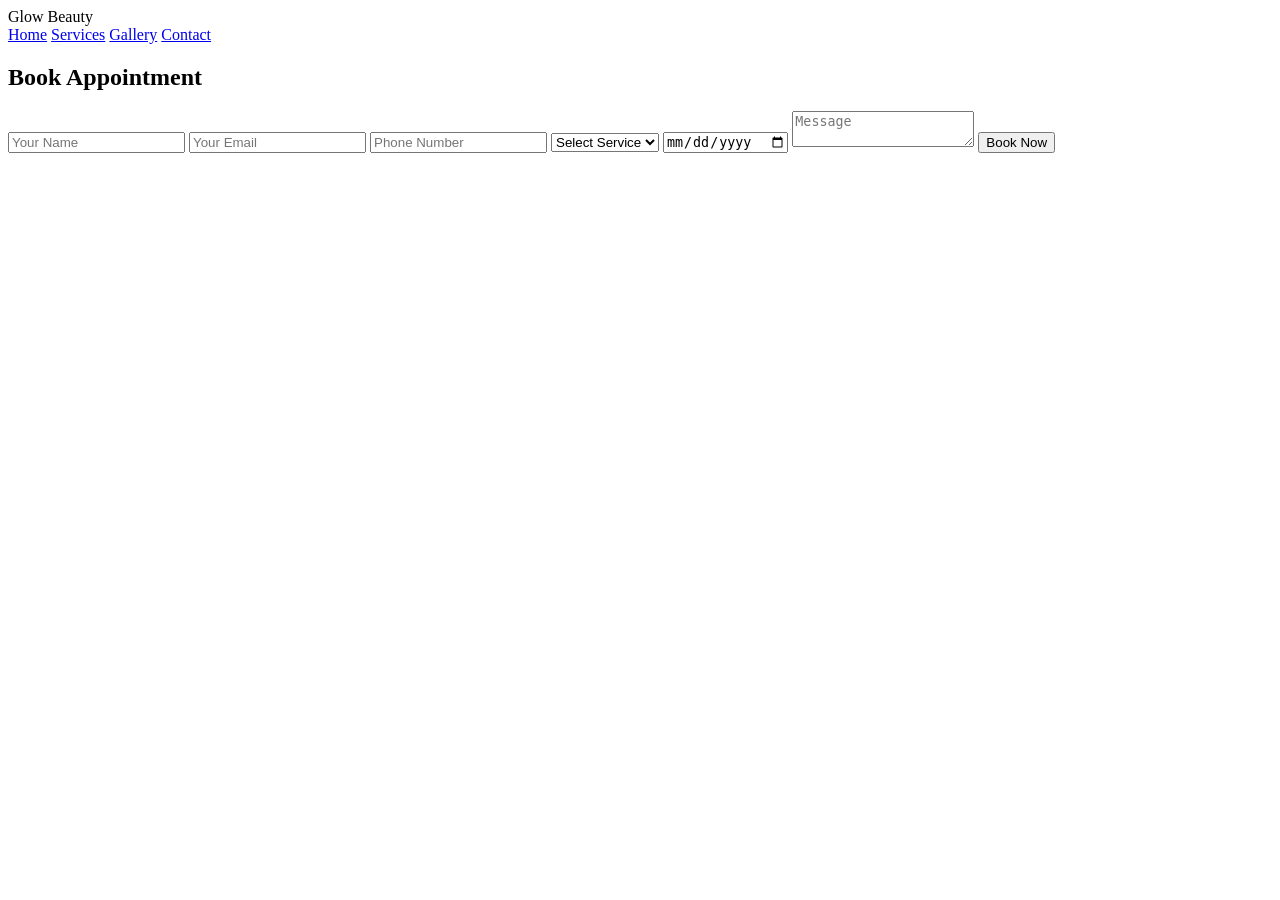
==== contact.html @ bf25265c "Enhance contact.html with navigation and booking form Added navigation and appointment booking form " ====
<!DOCTYPE html>
<html>
<head>

<title>Contact</title>

<link rel="stylesheet" href="css/style.css">

</head>

<body>

<header>

<div class="logo">Glow Beauty</div>

<nav>
<a href="index.html">Home</a>
<a href="services.html">Services</a>
<a href="gallery.html">Gallery</a>
<a href="contact.html">Contact</a>
</nav>

</header>

<section class="title">
<h1>Book Appointment</h1>
</section>

<div class="contact-container">

<form class="contact-form">

<input type="text" placeholder="Your Name" required>

<input type="email" placeholder="Your Email" required>

<input type="tel" placeholder="Phone Number">

<select>
<option>Select Service</option>
<option>Facial</option>
<option>Hair Styling</option>
<option>Bridal Makeup</option>
</select>

<input type="date">

<textarea placeholder="Message"></textarea>

<button type="submit">Book Now</button>

</form>

</div>

</body>
</html>
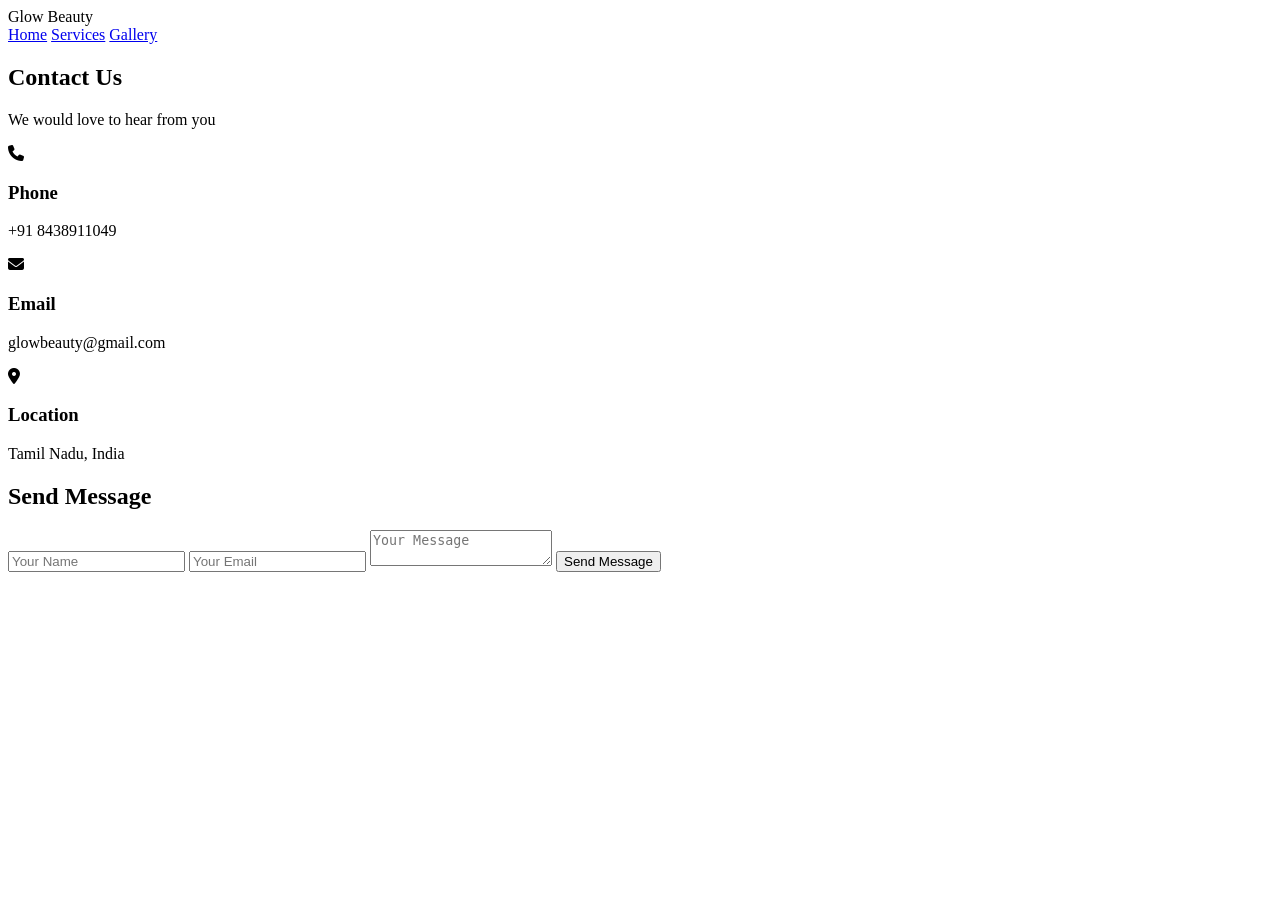
==== commit aa281da4: "Update contact.html" ====
--- a/contact.html
+++ b/contact.html
@@ -2,15 +2,18 @@
 <html>
 <head>
 
-<title>Contact</title>
+<title>Contact - Glow Beauty</title>
 
-<link rel="stylesheet" href="css/style.css">
+<link rel="stylesheet" href="contact.css">
+
+<!-- Icons -->
+<link rel="stylesheet" href="https://cdnjs.cloudflare.com/ajax/libs/font-awesome/6.5.0/css/all.min.css">
 
 </head>
 
 <body>
 
-<header>
+<header class="header">
 
 <div class="logo">Glow Beauty</div>
 
@@ -18,41 +21,67 @@
 <a href="index.html">Home</a>
 <a href="services.html">Services</a>
 <a href="gallery.html">Gallery</a>
-<a href="contact.html">Contact</a>
+
 </nav>
 
 </header>
 
-<section class="title">
-<h1>Book Appointment</h1>
-</section>
+
+<section class="contact">
+
+<h1>Contact Us</h1>
+<p class="subtitle">We would love to hear from you</p>
 
 <div class="contact-container">
 
-<form class="contact-form">
+<!-- Phone -->
+<div class="contact-card">
+<i class="fa-solid fa-phone"></i>
+<h3>Phone</h3>
+<p>+91 8438911049</p>
+</div>
 
-<input type="text" placeholder="Your Name" required>
+<!-- Email -->
+<div class="contact-card">
+<i class="fa-solid fa-envelope"></i>
+<h3>Email</h3>
+<p>glowbeauty@gmail.com</p>
+</div>
 
-<input type="email" placeholder="Your Email" required>
-
-<input type="tel" placeholder="Phone Number">
-
-<select>
-<option>Select Service</option>
-<option>Facial</option>
-<option>Hair Styling</option>
-<option>Bridal Makeup</option>
-</select>
-
-<input type="date">
-
-<textarea placeholder="Message"></textarea>
-
-<button type="submit">Book Now</button>
-
-</form>
+<!-- Location -->
+<div class="contact-card">
+<i class="fa-solid fa-location-dot"></i>
+<h3>Location</h3>
+<p>Tamil Nadu, India</p>
+</div>
 
 </div>
 
+
+<!-- Contact Form -->
+
+<div class="contact-form">
+
+<h2>Send Message</h2>
+
+<form>
+
+<input type="text" name="name" placeholder="Your Name" required>
+
+<input type="email" name="email" placeholder="Your Email" required>
+
+<textarea name="message" placeholder="Your Message"></textarea>
+
+<button type="submit">Send Message</button>
+
+</form>
+</div>
+
+
+
+</div>
+
+</section>
+
 </body>
 </html>
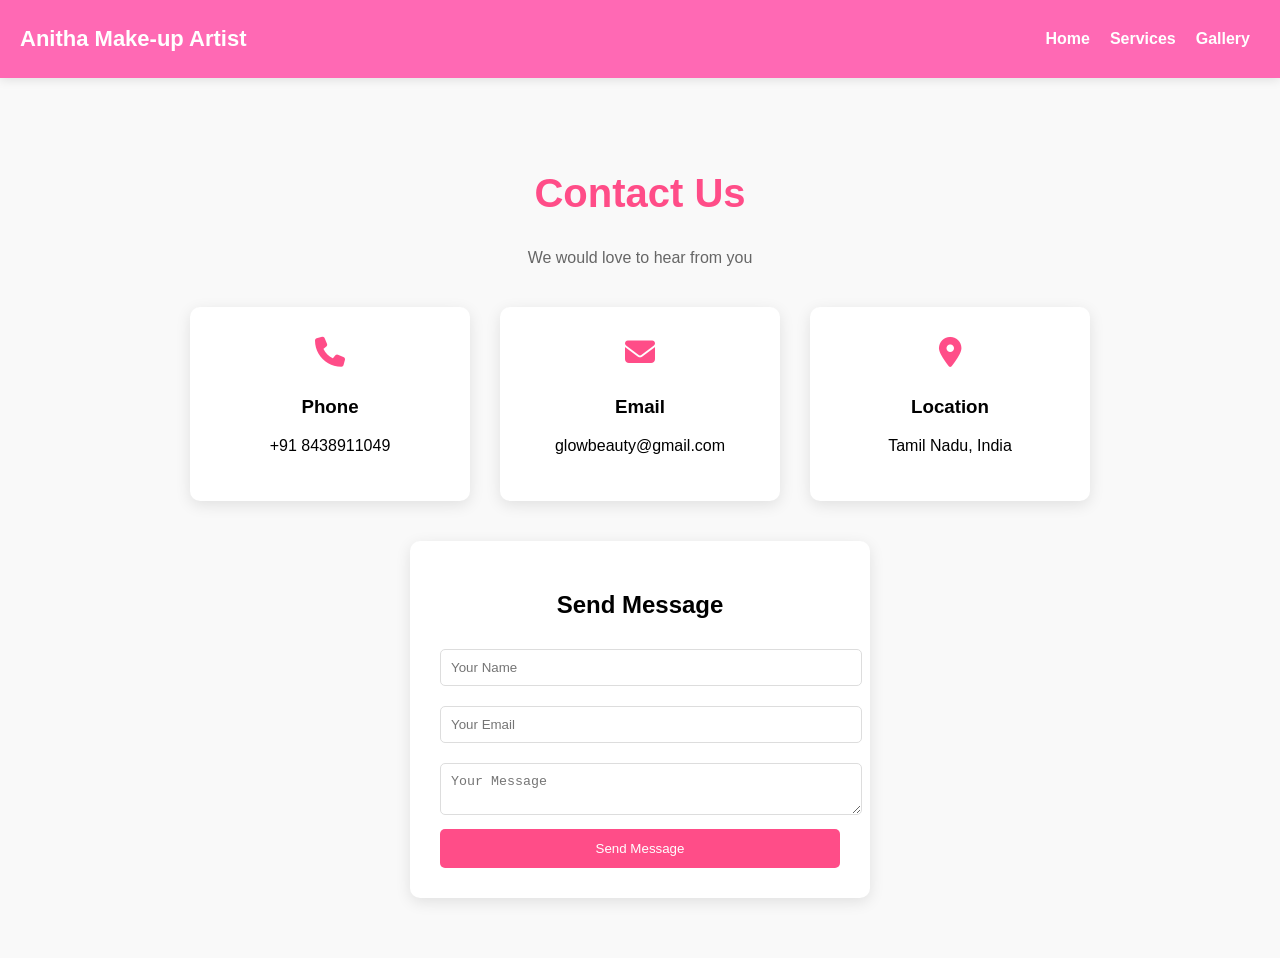
==== commit f4561474: "Update contact.html" ====
--- a/contact.html
+++ b/contact.html
@@ -2,7 +2,7 @@
 <html>
 <head>
 
-<title>Contact - Glow Beauty</title>
+<title>Contact - Anitha Make-up Artist</title>
 
 <link rel="stylesheet" href="contact.css">
 
@@ -15,7 +15,7 @@
 
 <header class="header">
 
-<div class="logo">Glow Beauty</div>
+<div class="logo">Anitha Make-up Artist</div>
 
 <nav>
 <a href="index.html">Home</a>
--- a/contact.css
+++ b/contact.css
@@ -0,0 +1,125 @@
+body{
+font-family:Arial;
+margin:0;
+background:#f9f9f9;
+}
+
+.contact{
+text-align:center;
+padding:60px 20px;
+}
+
+.contact h1{
+font-size:40px;
+color:#ff4d88;
+}
+
+.subtitle{
+color:#666;
+margin-bottom:40px;
+}
+
+/* Contact Cards */
+
+.contact-container{
+display:flex;
+justify-content:center;
+gap:30px;
+flex-wrap:wrap;
+margin-bottom:40px;
+}
+
+.contact-card{
+background:white;
+padding:30px;
+width:220px;
+border-radius:10px;
+box-shadow:0 4px 15px rgba(0,0,0,0.1);
+transition:0.3s;
+}
+
+.contact-card i{
+font-size:30px;
+color:#ff4d88;
+margin-bottom:10px;
+}
+
+.contact-card:hover{
+transform:translateY(-10px);
+box-shadow:0 8px 20px rgba(0,0,0,0.2);
+}
+
+/* Contact Form */
+
+.contact-form{
+background:white;
+max-width:400px;
+margin:auto;
+padding:30px;
+border-radius:10px;
+box-shadow:0 4px 15px rgba(0,0,0,0.1);
+}
+
+.contact-form input,
+.contact-form textarea{
+width:100%;
+padding:10px;
+margin:10px 0;
+border:1px solid #ddd;
+border-radius:5px;
+}
+
+.contact-form button{
+background:#ff4d88;
+color:white;
+border:none;
+padding:12px;
+width:100%;
+border-radius:5px;
+cursor:pointer;
+}
+
+.contact-form button:hover{
+background:#ff2e73;
+}
+
+/* Map */
+
+.map{
+margin-top:40px;
+}   
+
+
+/* Header */
+
+.header{
+display:flex;
+justify-content:space-between;
+align-items:center;
+padding:20px;
+background:#ff69b4; 
+box-shadow:0 2px 10px rgba(0,0,0,0.1);
+color:white;
+}
+
+.logo{
+font-size:22px;
+font-weight:bold;
+color:white;
+}
+
+nav a{
+margin:10px;
+text-decoration:none;
+color:white;
+font-weight:bold;
+}
+
+nav a:hover{
+color:#ffd1e1;
+}
+
+nav{
+display:flex;
+align-items:center;
+}
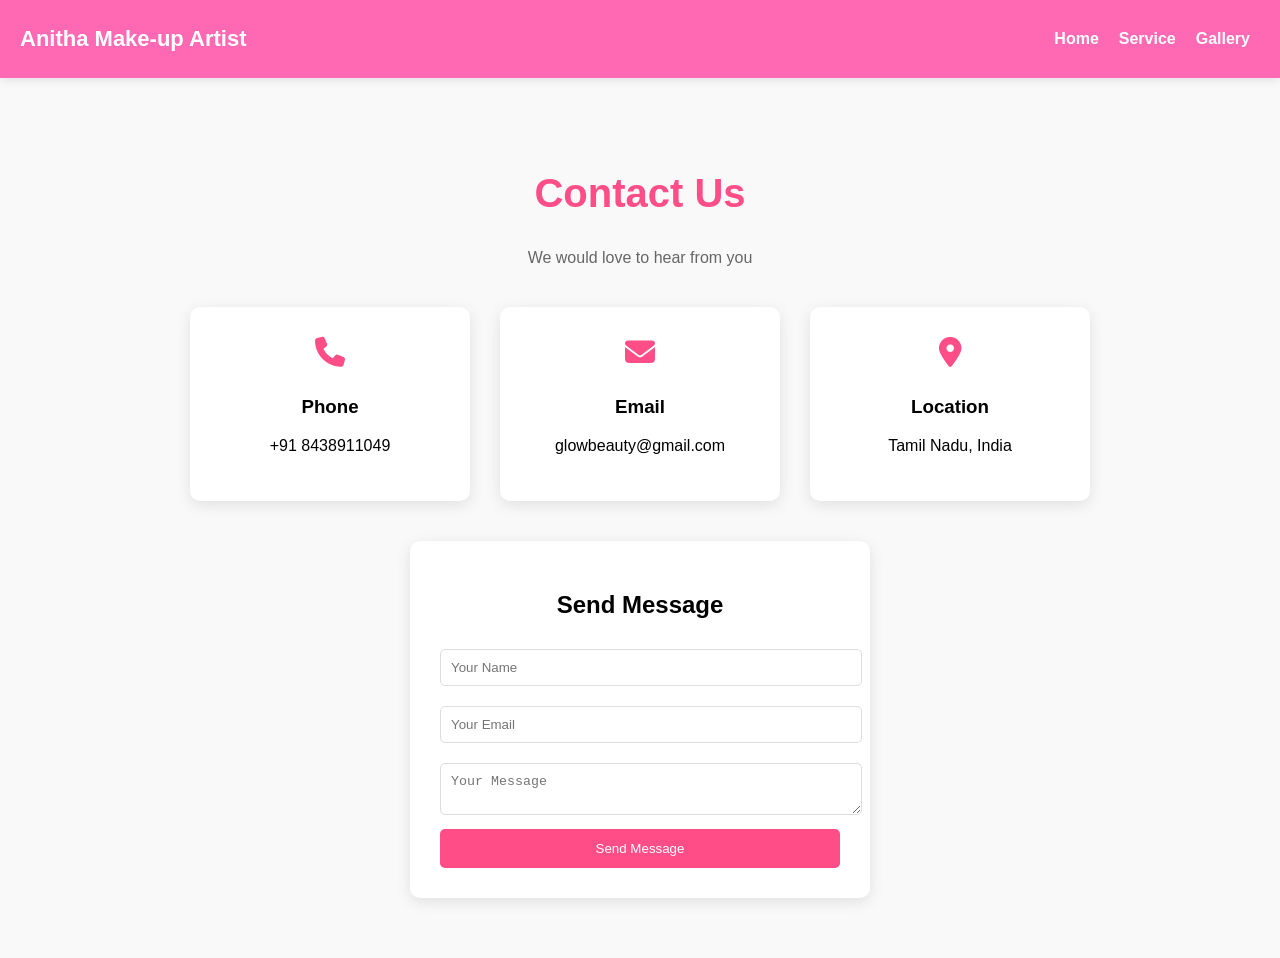
==== commit 59cd4586: "Update contact.html" ====
--- a/contact.html
+++ b/contact.html
@@ -3,6 +3,8 @@
 <head>
 
 <title>Contact - Anitha Make-up Artist</title>
+
+<meta name="viewport" content="width=device-width, initial-scale=1.0">
 
 <link rel="stylesheet" href="contact.css">
 
@@ -19,7 +21,7 @@
 
 <nav>
 <a href="index.html">Home</a>
-<a href="services.html">Services</a>
+<a href="service.html">Service</a>
 <a href="gallery.html">Gallery</a>
 
 </nav>
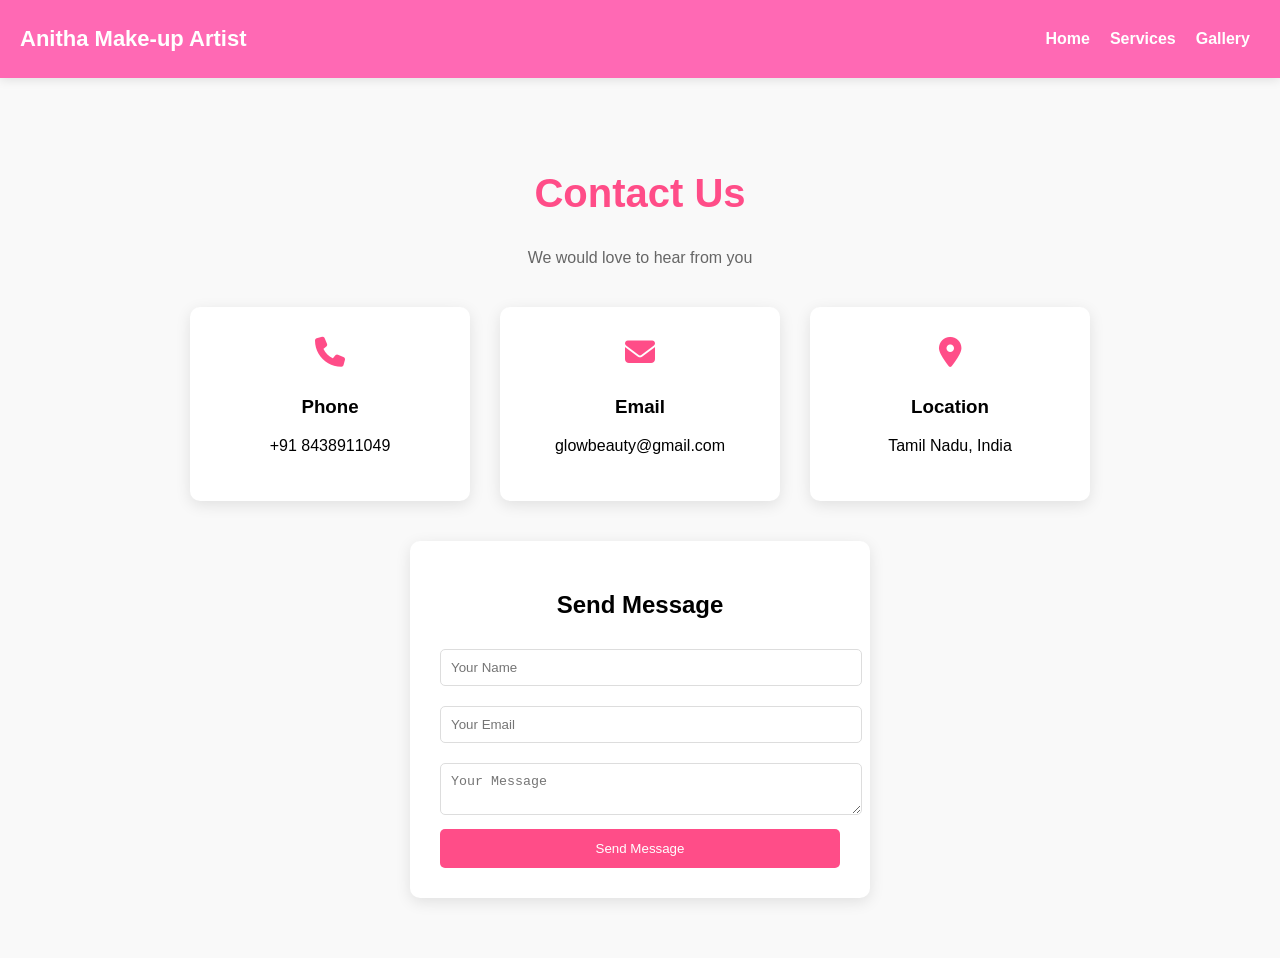
==== commit f3e2445f: "Update contact.html" ====
--- a/contact.html
+++ b/contact.html
@@ -21,7 +21,7 @@
 
 <nav>
 <a href="index.html">Home</a>
-<a href="service.html">Service</a>
+<a href="service.html">Services</a>
 <a href="gallery.html">Gallery</a>
 
 </nav>
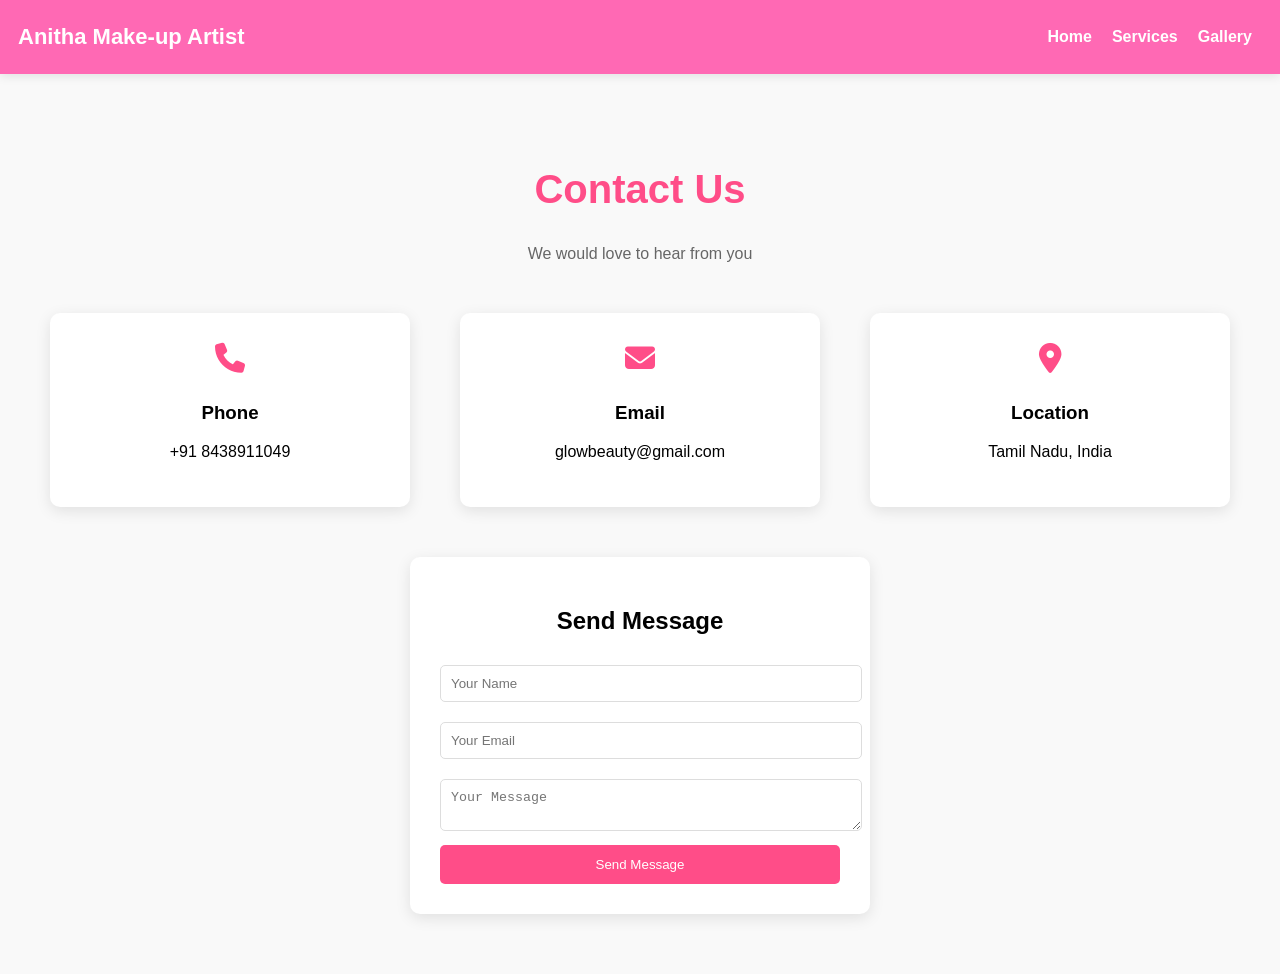
==== commit 953c0efd: "Update contact.html" ====
--- a/contact.html
+++ b/contact.html
@@ -18,8 +18,13 @@
 <header class="header">
 
 <div class="logo">Anitha Make-up Artist</div>
+<!-- Hamburger Button -->
+<button class="menu-btn" onclick="toggleMenu()">☰</button>
+    
+</button>
 
-<nav>
+<!-- NAV -->
+<nav id="navMenu">
 <a href="index.html">Home</a>
 <a href="service.html">Services</a>
 <a href="gallery.html">Gallery</a>
@@ -75,7 +80,11 @@
 <textarea name="message" placeholder="Your Message"></textarea>
 
 <button type="submit">Send Message</button>
-
+<script>
+function toggleMenu() {
+  document.getElementById("navMenu").classList.toggle("active");
+}
+</script>
 </form>
 </div>
 
--- a/contact.css
+++ b/contact.css
@@ -2,11 +2,14 @@
 font-family:Arial;
 margin:0;
 background:#f9f9f9;
+overflow-x:hidden;
 }
 
 .contact{
 text-align:center;
 padding:60px 20px;
+width:100%;
+box-sizing:border-box;
 }
 
 .contact h1{
@@ -32,10 +35,12 @@
 .contact-card{
 background:white;
 padding:30px;
-width:220px;
+width:90%;
+max-width:300px;
 border-radius:10px;
 box-shadow:0 4px 15px rgba(0,0,0,0.1);
 transition:0.3s;
+margin:10px;
 }
 
 .contact-card i{
@@ -83,20 +88,13 @@
 background:#ff2e73;
 }
 
-/* Map */
-
-.map{
-margin-top:40px;
-}   
-
-
 /* Header */
 
 .header{
 display:flex;
 justify-content:space-between;
 align-items:center;
-padding:20px;
+padding:18px;
 background:#ff69b4; 
 box-shadow:0 2px 10px rgba(0,0,0,0.1);
 color:white;
@@ -106,6 +104,11 @@
 font-size:22px;
 font-weight:bold;
 color:white;
+}
+
+nav{
+display:flex;
+align-items:center;
 }
 
 nav a{
@@ -119,7 +122,41 @@
 color:#ffd1e1;
 }
 
+/* Hamburger Button */
+.menu-btn{
+display:none;
+font-size:24px;
+background:none;
+border:none;
+color:white;
+cursor:pointer;
+}
+
+/* Mobile Styles */
+@media (max-width: 768px){
+
+.menu-btn{
+display:block;
+}
+
 nav{
+display:none;
+flex-direction:column;
+width:100%;
+background:#ff69b4;
+position:absolute;
+top:60px;
+left:0;
+}
+
+nav a{
+padding:15px;
+border-top:1px solid rgba(255,255,255,0.3);
+}
+
+#navMenu.active{
 display:flex;
-align-items:center;
 }
+
+}
+
